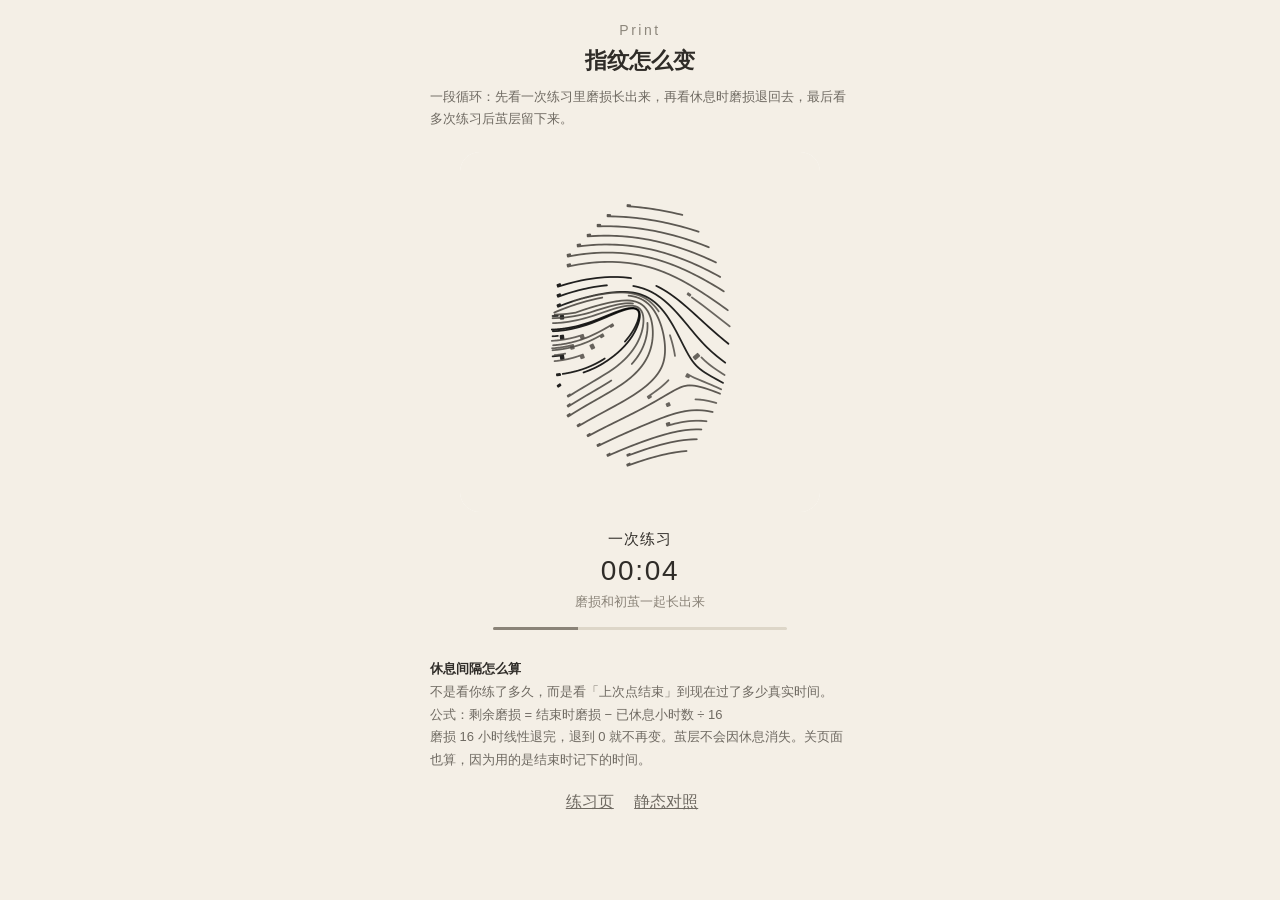
==== animate.html @ e2e2d1f0 "Add looping fingerprint morph to explain practice and rest. Co-authored-by: Cursor <cursoragent@curs" ====
<!DOCTYPE html>
<html lang="zh-CN">
<head>
  <meta charset="UTF-8" />
  <meta name="viewport" content="width=device-width, initial-scale=1.0, viewport-fit=cover" />
  <title>Print 指纹渐变说明</title>
  <style>
    *, *::before, *::after { box-sizing: border-box; margin: 0; padding: 0; }
    body {
      font-family: -apple-system, BlinkMacSystemFont, "Segoe UI",
                   "PingFang SC", "Hiragino Sans GB", "Microsoft YaHei", sans-serif;
      background: #f4efe6;
      color: #2f2c28;
      min-height: 100vh;
      padding: 22px 16px 40px;
    }
    .wrap { max-width: 420px; margin: 0 auto; text-align: center; }
    .brand { letter-spacing: 0.18em; color: #8d877c; font-size: 14px; }
    h1 { margin-top: 8px; font-size: 22px; }
    .lead { margin-top: 10px; font-size: 13px; line-height: 1.7; color: #6f6a62; text-align: left; }
    .stage {
      margin: 22px auto 0;
      width: 78vmin;
      max-width: 360px;
    }
    canvas {
      display: block;
      width: 100%;
      height: auto;
      background: #fffdf8;
      border-radius: 20px;
    }
    .phase { margin-top: 18px; font-size: 15px; letter-spacing: 0.06em; }
    .clock { margin-top: 6px; font-size: 28px; font-weight: 300; letter-spacing: 0.06em; }
    .sub { margin-top: 6px; font-size: 13px; color: #8a8378; }
    .bar {
      margin: 16px auto 0;
      width: 70%;
      height: 3px;
      background: #ddd6c8;
      border-radius: 99px;
      overflow: hidden;
    }
    .bar > i {
      display: block;
      height: 100%;
      width: 0;
      background: #8a8378;
    }
    .formula {
      margin-top: 28px;
      text-align: left;
      font-size: 13px;
      line-height: 1.75;
      color: #6f6a62;
    }
    .formula strong { color: #2f2c28; }
    .links { margin-top: 20px; }
    .links a { color: #6f6a62; margin-right: 16px; }
  </style>
</head>
<body>
  <div class="wrap">
    <p class="brand">Print</p>
    <h1>指纹怎么变</h1>
    <p class="lead">一段循环：先看一次练习里磨损长出来，再看休息时磨损退回去，最后看多次练习后茧层留下来。</p>
    <div class="stage">
      <canvas id="animCanvas" width="720" height="720"></canvas>
    </div>
    <p class="phase" id="phase">练习中</p>
    <p class="clock" id="clock">00:00</p>
    <p class="sub" id="sub">纹路开始磨损</p>
    <div class="bar"><i id="bar"></i></div>
    <div class="formula">
      <p><strong>休息间隔怎么算</strong></p>
      <p>不是看你练了多久，而是看「上次点结束」到现在过了多少真实时间。</p>
      <p>公式：剩余磨损 = 结束时磨损 − 已休息小时数 ÷ 16</p>
      <p>磨损 16 小时线性退完，退到 0 就不再变。茧层不会因休息消失。关页面也算，因为用的是结束时记下的时间。</p>
    </div>
    <p class="links">
      <a href="./index.html">练习页</a>
      <a href="./examples.html">静态对照</a>
    </p>
  </div>
  <script src="./assets/examples.js"></script>
  <script src="./assets/animate.js"></script>
</body>
</html>
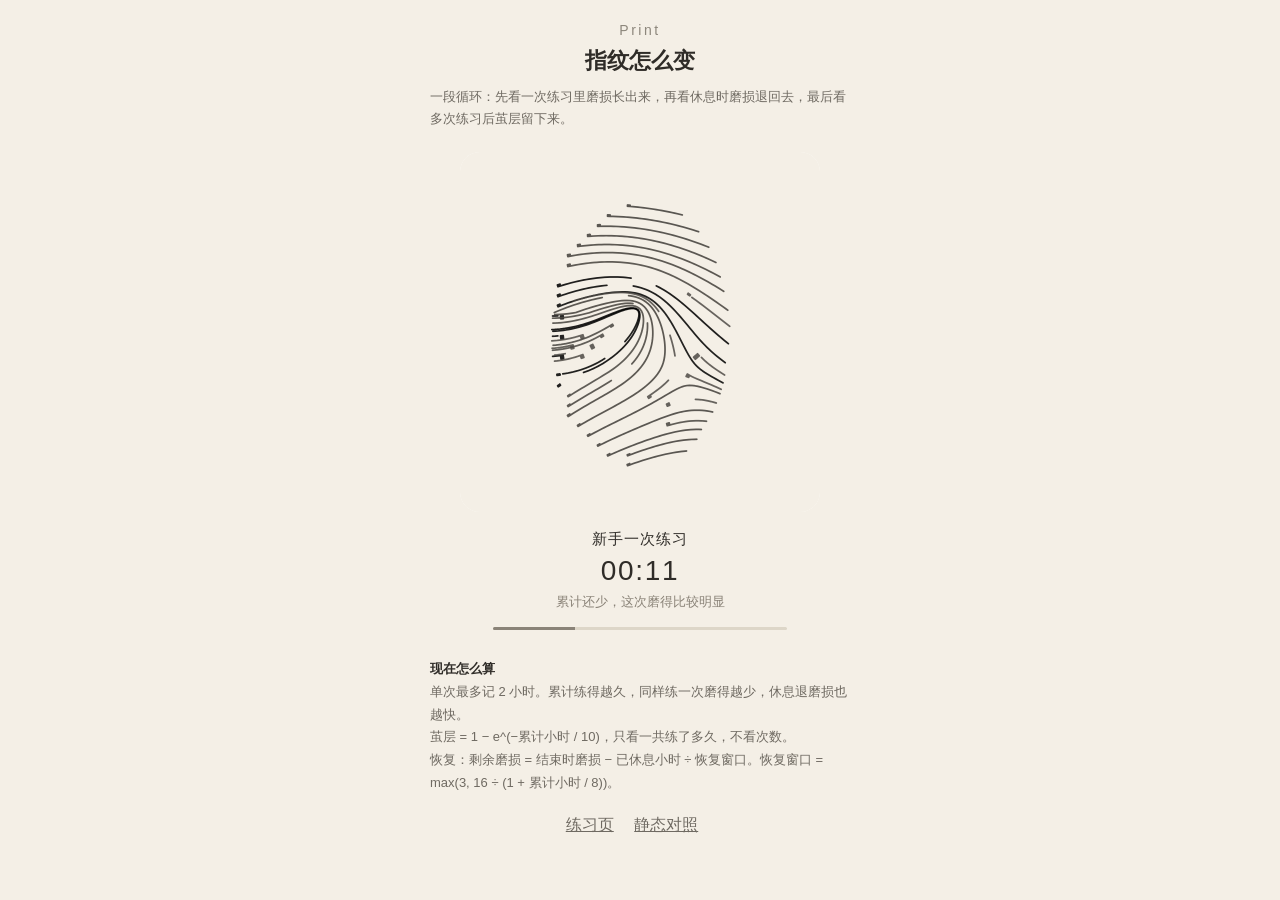
==== commit 17691354: "Scale wear and recovery by cumulative practice time. Co-authored-by: Cursor <cursoragent@cursor.com>" ====
--- a/animate.html
+++ b/animate.html
@@ -72,10 +72,10 @@
     <p class="sub" id="sub">纹路开始磨损</p>
     <div class="bar"><i id="bar"></i></div>
     <div class="formula">
-      <p><strong>休息间隔怎么算</strong></p>
-      <p>不是看你练了多久，而是看「上次点结束」到现在过了多少真实时间。</p>
-      <p>公式：剩余磨损 = 结束时磨损 − 已休息小时数 ÷ 16</p>
-      <p>磨损 16 小时线性退完，退到 0 就不再变。茧层不会因休息消失。关页面也算，因为用的是结束时记下的时间。</p>
+      <p><strong>现在怎么算</strong></p>
+      <p>单次最多记 2 小时。累计练得越久，同样练一次磨得越少，休息退磨损也越快。</p>
+      <p>茧层 = 1 − e^(−累计小时 / 10)，只看一共练了多久，不看次数。</p>
+      <p>恢复：剩余磨损 = 结束时磨损 − 已休息小时 ÷ 恢复窗口。恢复窗口 = max(3, 16 ÷ (1 + 累计小时 / 8))。</p>
     </div>
     <p class="links">
       <a href="./index.html">练习页</a>
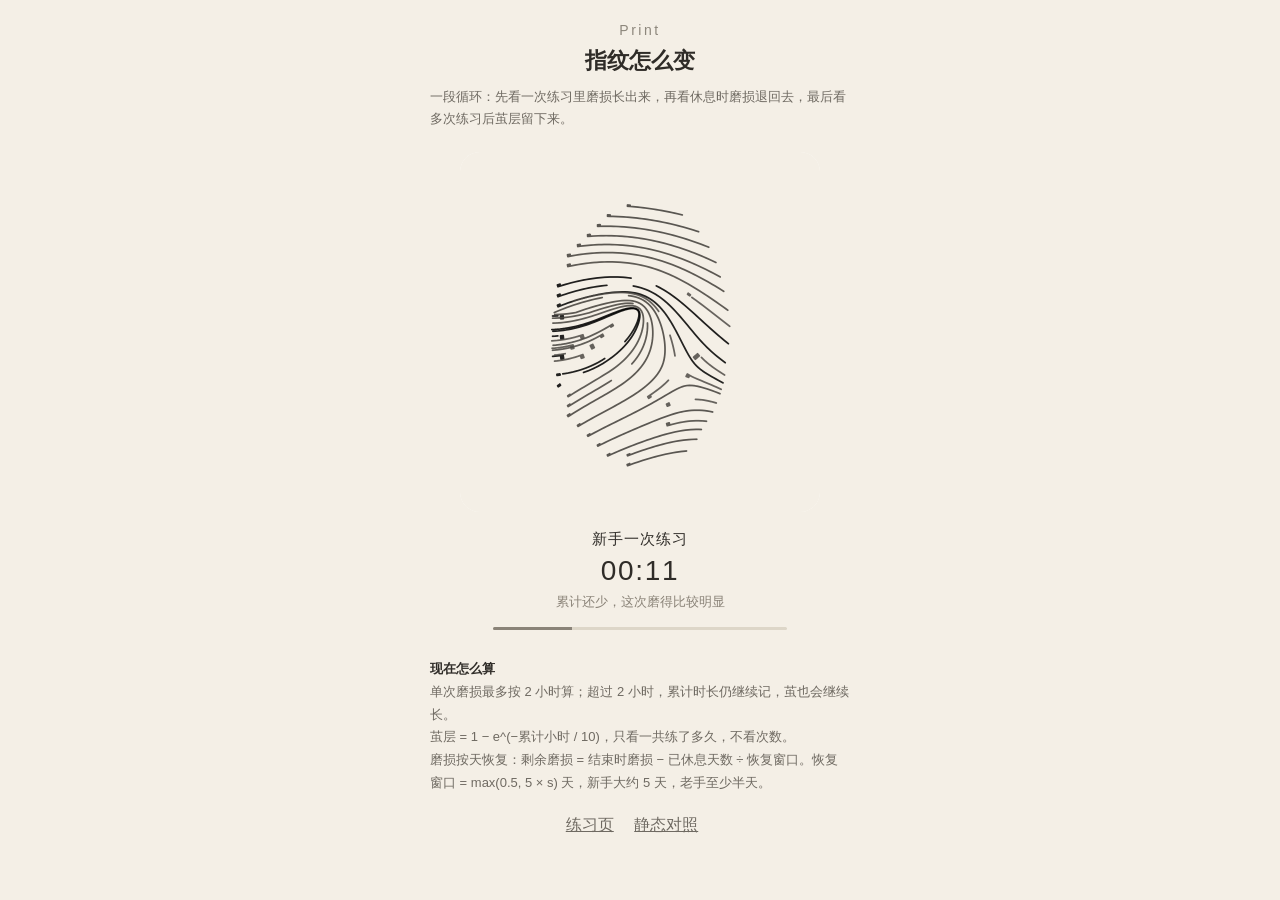
==== commit ee741132: "Keep cumulative time past two hours; recover wear by days. Co-authored-by: Cursor <cursoragent@curso" ====
--- a/animate.html
+++ b/animate.html
@@ -73,9 +73,9 @@
     <div class="bar"><i id="bar"></i></div>
     <div class="formula">
       <p><strong>现在怎么算</strong></p>
-      <p>单次最多记 2 小时。累计练得越久，同样练一次磨得越少，休息退磨损也越快。</p>
+      <p>单次磨损最多按 2 小时算；超过 2 小时，累计时长仍继续记，茧也会继续长。</p>
       <p>茧层 = 1 − e^(−累计小时 / 10)，只看一共练了多久，不看次数。</p>
-      <p>恢复：剩余磨损 = 结束时磨损 − 已休息小时 ÷ 恢复窗口。恢复窗口 = max(3, 16 ÷ (1 + 累计小时 / 8))。</p>
+      <p>磨损按天恢复：剩余磨损 = 结束时磨损 − 已休息天数 ÷ 恢复窗口。恢复窗口 = max(0.5, 5 × s) 天，新手大约 5 天，老手至少半天。</p>
     </div>
     <p class="links">
       <a href="./index.html">练习页</a>
